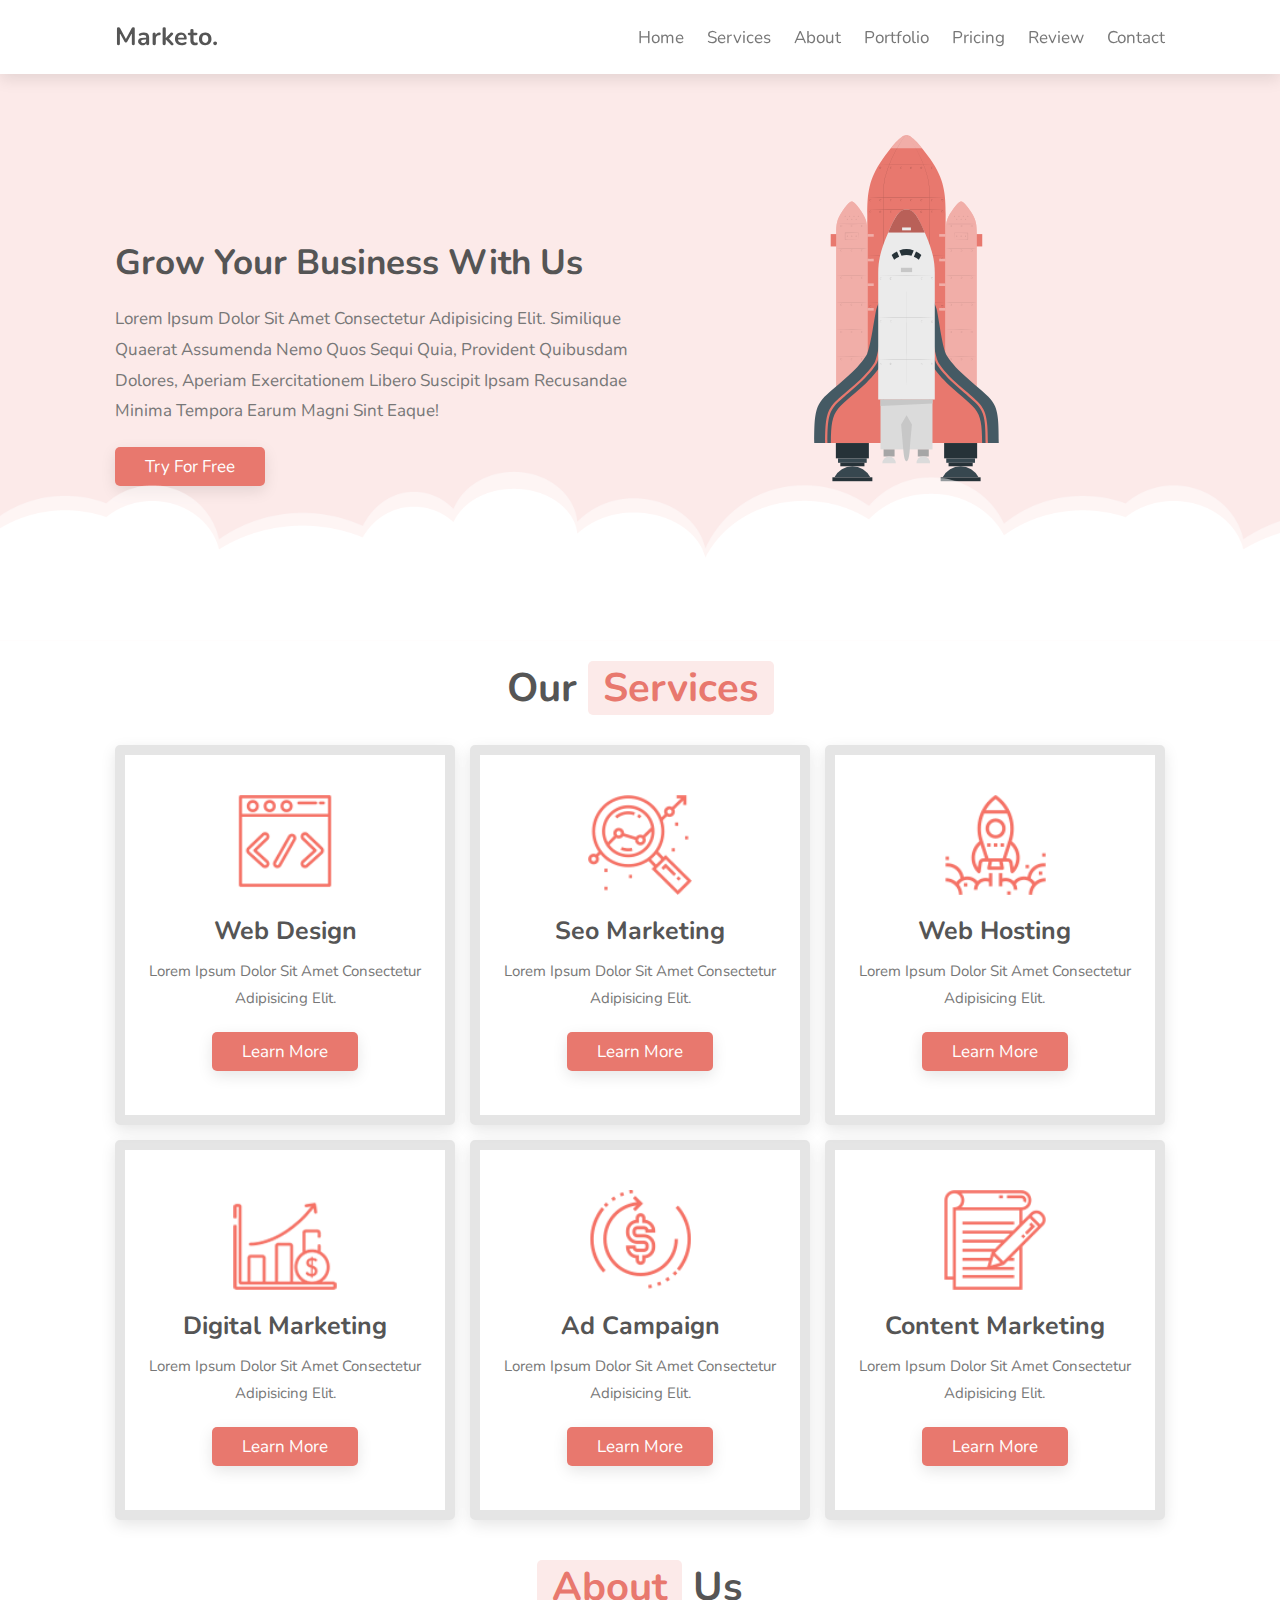
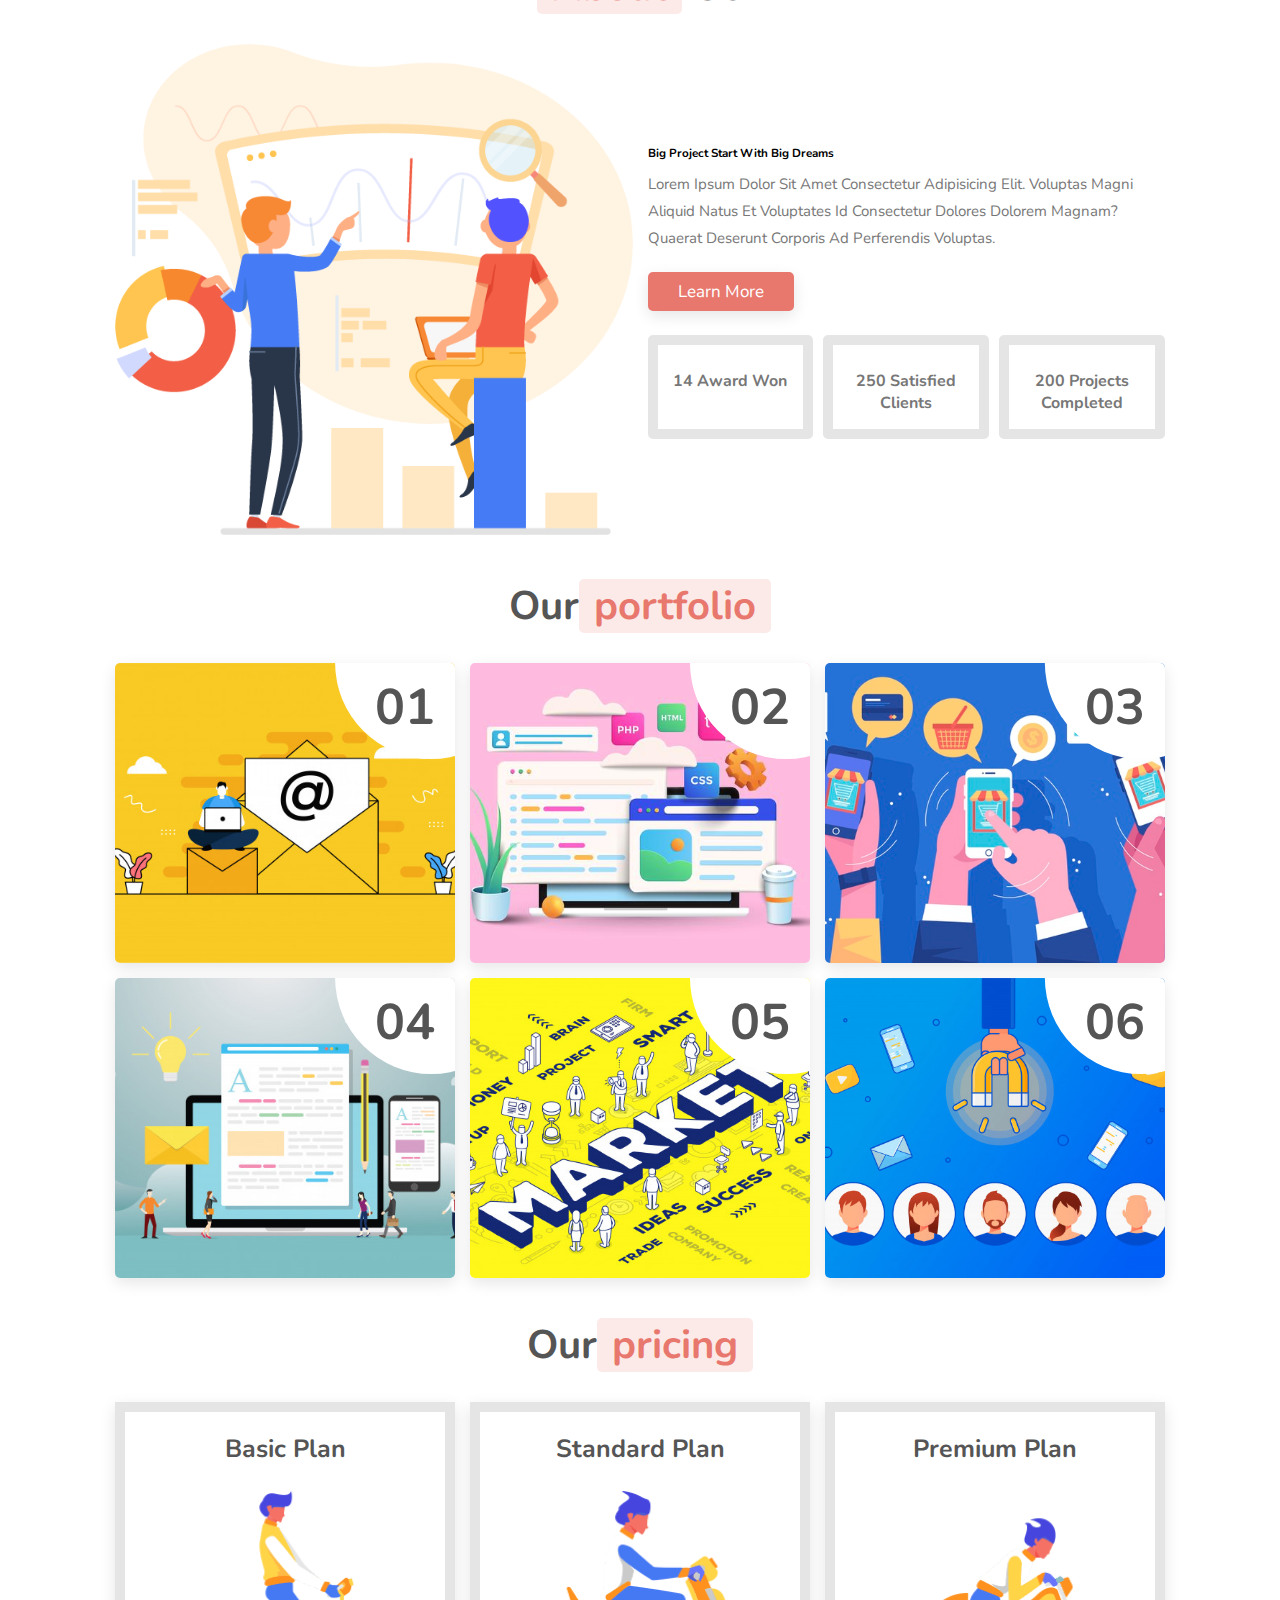
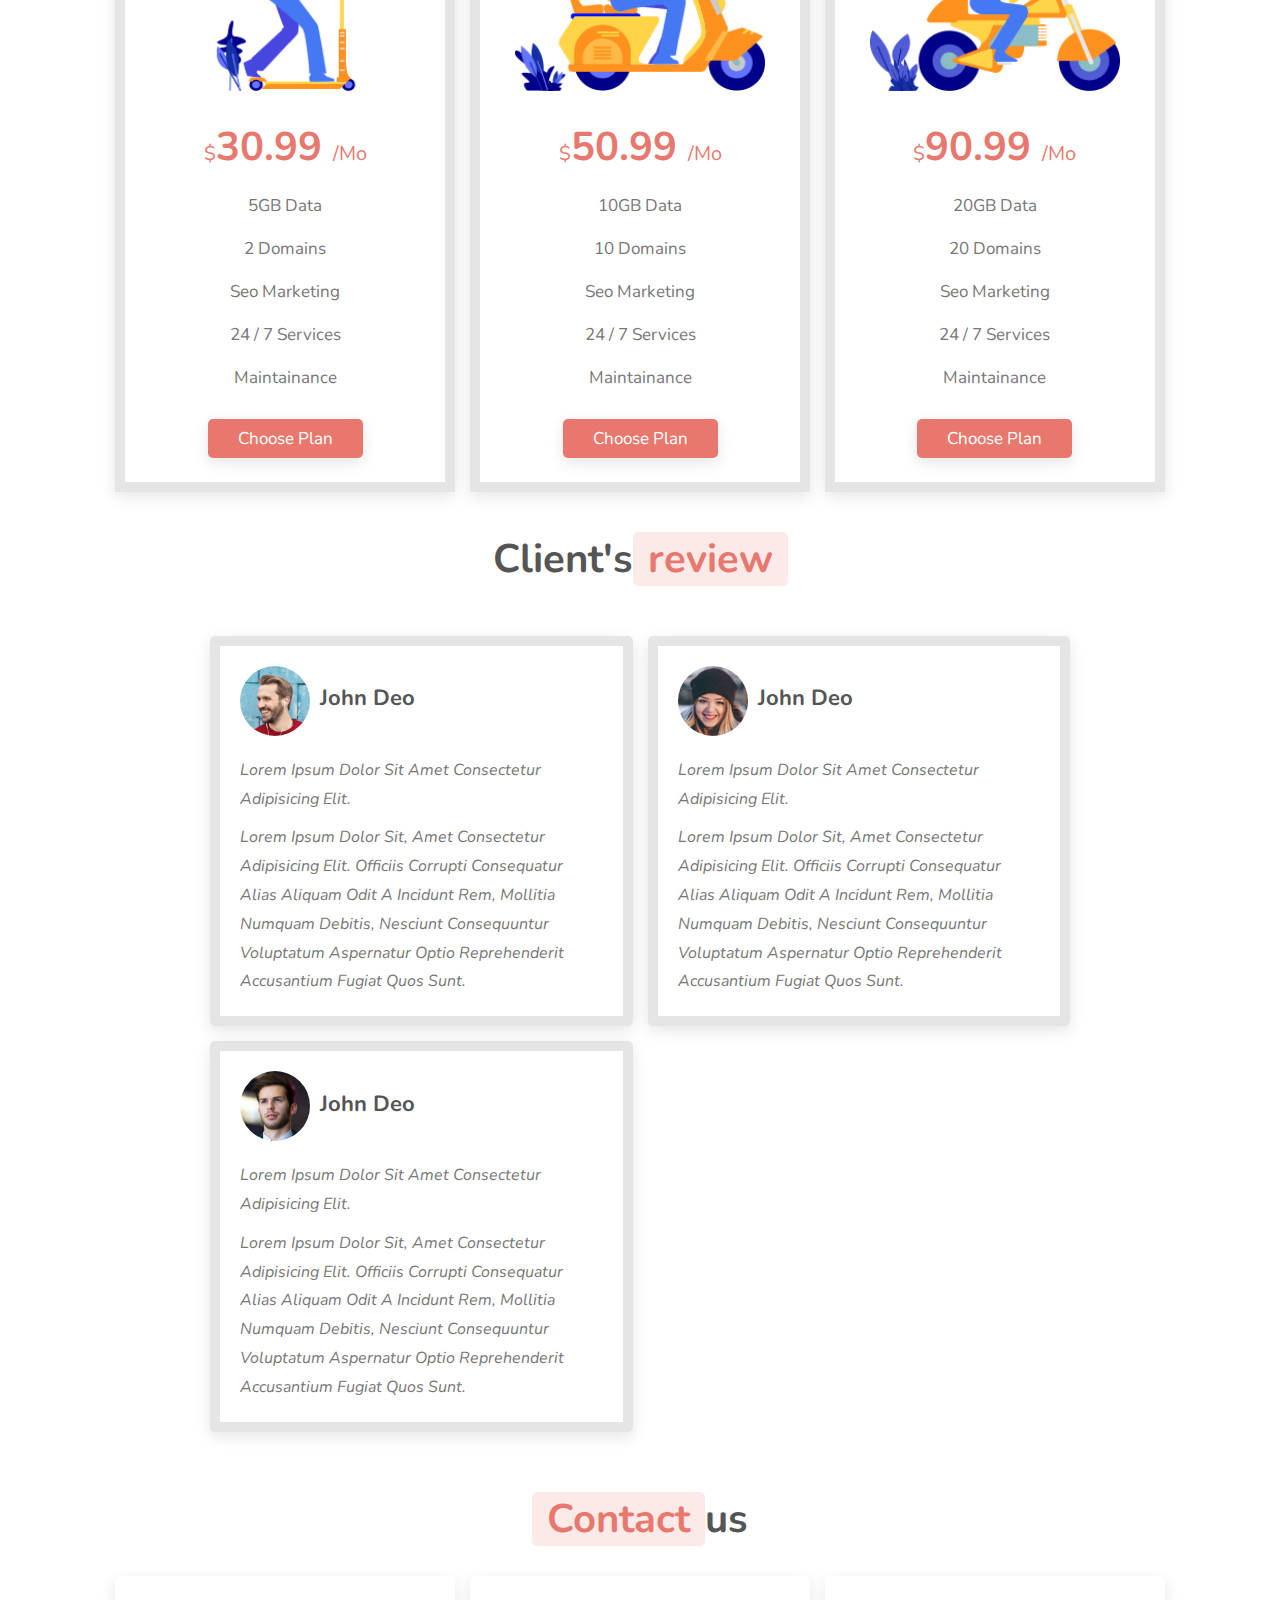
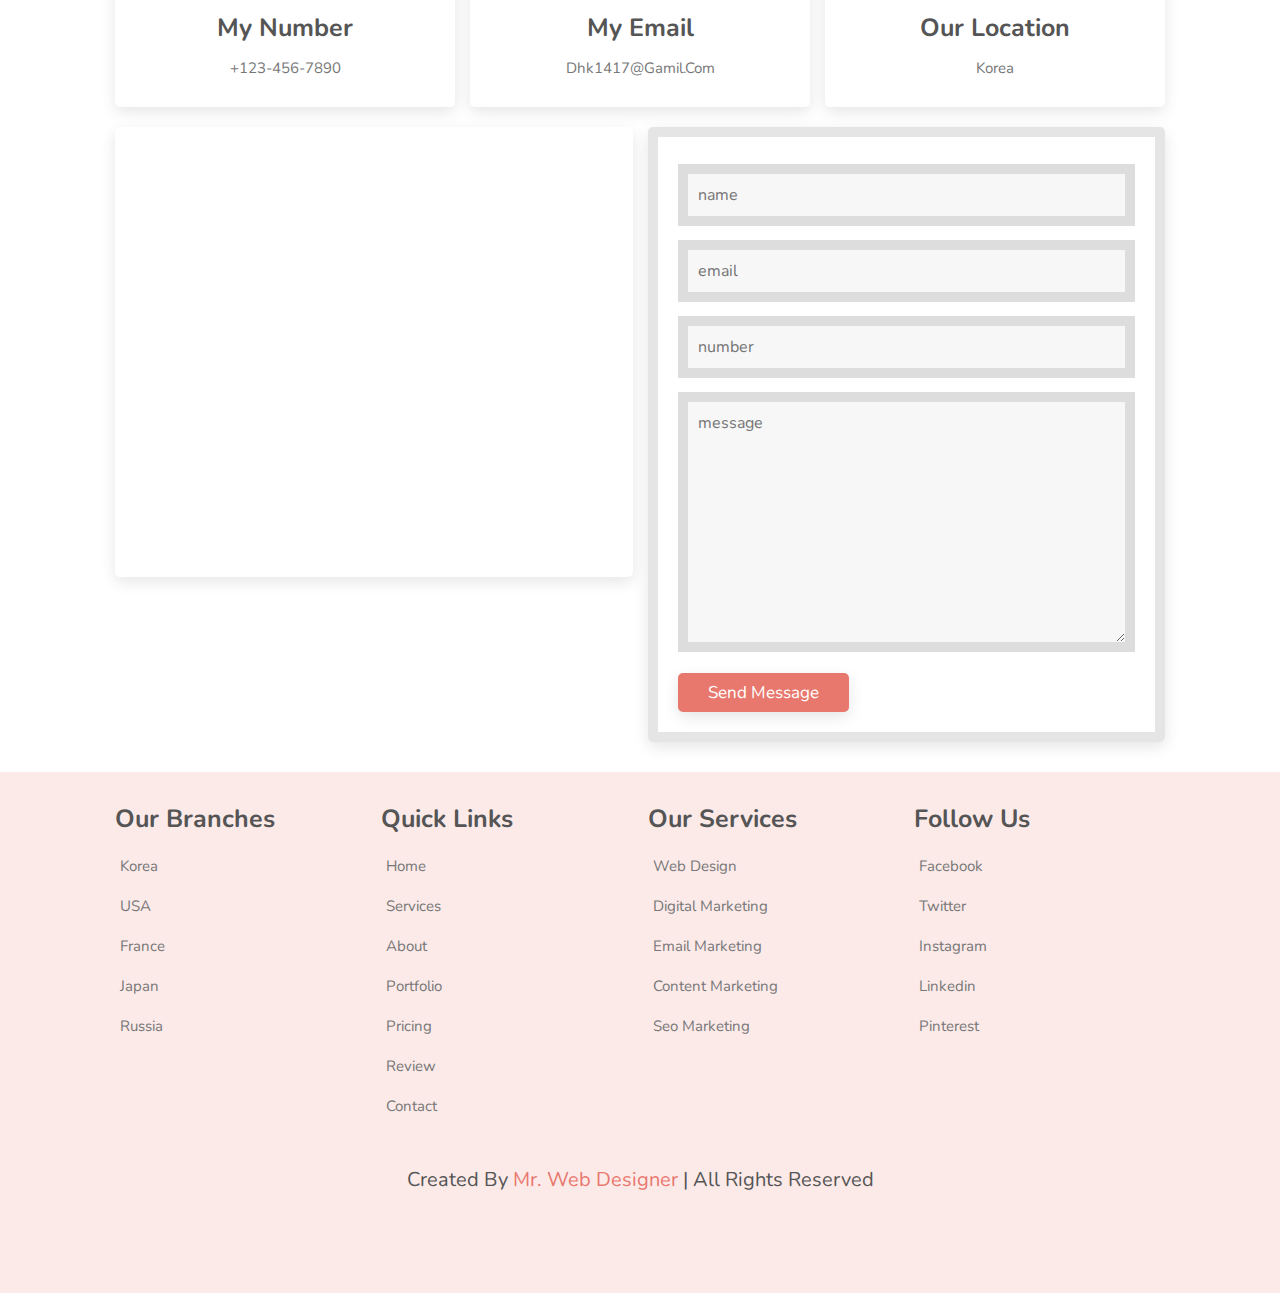
==== index.html @ ffa5fe6b "프로젝트 생성" ====
<!DOCTYPE html>
<html lang="en">

<head>
  <meta charset="UTF-8">
  <meta http-equiv="X-UA-Compatible" content="IE=edge">
  <meta name="viewport" content="width=device-width, initial-scale=1.0">
  <title>complete resposive website design tutorial</title>

  <!-- awesome icons link -->
  <link rel="stylesheet" href="https://pro.fontawesome.com/releases/v5.10.0/css/all.css"
    integrity="sha384-AYmEC3Yw5cVb3ZcuHtOA93w35dYTsvhLPVnYs9eStHfGJvOvKxVfELGroGkvsg+p" crossorigin="anonymous" />

  <!-- css link -->
  <link rel="stylesheet" href="css/style.css">


</head>

<body>

  <!----header section starts--->

  <header class="header">
    <a href="#" class="logo">marketo.</a>

    <nav class="navbar">
      <a href="#home">home</a>
      <a href="#services">services</a>
      <a href="#about">about</a>
      <a href="#portfolio">portfolio</a>
      <a href="#pricing">pricing</a>
      <a href="#review">review</a>
      <a href="#contact">contact</a>
    </nav>

    <div id="menu-btn" class="fas fa-bars"></div>


  </header>
  <!----header section end--->

  <!-- home section starts -->

  <section class="home" id="home">

    <div class="content">
      <h3>grow your business with us</h3>
      <p> Lorem ipsum dolor sit amet consectetur adipisicing elit. Similique quaerat assumenda nemo quos sequi quia,
        provident quibusdam dolores, aperiam exercitationem libero suscipit ipsam recusandae minima tempora earum magni
        sint eaque!</p>
      <a href="#" class="btn">try for free</a>
    </div>

    <div class="image">
      <img src="images/rocket.svg" alt="">
    </div>

    <div class="cloud cloud-1"></div>
    <div class="cloud cloud-2"></div>

  </section>

  <!-- home section ends -->


  <!-- services section starts -->

  <section class="services" id="services">

    <h1 class="heading">our <span>services</span></h1>

    <div class="box-container">

      <div class="box">
        <img src="images/s-1.png" alt="">
        <h3>web design</h3>
        <p>Lorem ipsum dolor sit amet consectetur adipisicing elit.</p>
        <a href="#" class="btn">Learn more</a>
      </div>
      <div class="box">
        <img src="images/s-2.png" alt="">
        <h3>seo marketing</h3>
        <p>Lorem ipsum dolor sit amet consectetur adipisicing elit.</p>
        <a href="#" class="btn">Learn more</a>
      </div>
      <div class="box">
        <img src="images/s-3.png" alt="">
        <h3>web hosting</h3>
        <p>Lorem ipsum dolor sit amet consectetur adipisicing elit.</p>
        <a href="#" class="btn">Learn more</a>
      </div>
      <div class="box">
        <img src="images/s-4.png" alt="">
        <h3>digital marketing</h3>
        <p>Lorem ipsum dolor sit amet consectetur adipisicing elit.</p>
        <a href="#" class="btn">Learn more</a>
      </div>
      <div class="box">
        <img src="images/s-5.png" alt="">
        <h3>ad campaign</h3>
        <p>Lorem ipsum dolor sit amet consectetur adipisicing elit.</p>
        <a href="#" class="btn">Learn more</a>
      </div>
      <div class="box">
        <img src="images/s-6.png" alt="">
        <h3>content marketing</h3>
        <p>Lorem ipsum dolor sit amet consectetur adipisicing elit.</p>
        <a href="#" class="btn">Learn more</a>
      </div>
    </div>

  </section>

  <!-- services section ends -->

  <!-- about section starts -->

  <section class="about" id="about">
    <h1 class="heading"><span>about</span> us </h1>
    <div class="row">
      <div class="image">
        <img src="images/about-img.png" alt="">
      </div>

      <div class="content">
        <h3 class="title">big project start with big dreams</h3>
        <p>Lorem ipsum dolor sit amet consectetur adipisicing elit. Voluptas magni aliquid natus et voluptates id
          consectetur dolores dolorem magnam? Quaerat deserunt corporis ad perferendis voluptas.</p>
        <a href="#" class="btn">Learn more</a>
        <div class="incons-container">
          <div class="icons">
            <i class="fas fa-award"></i>
            <h3>14 award won</h3>
          </div>
          <div class="icons">
            <i class="fas fa-user"></i>
            <h3>250 satisfied clients</h3>
          </div>
          <div class="icons">
            <i class="fas fa-project-diagram"></i>
            <h3>200 projects completed</h3>
          </div>
        </div>
      </div>
    </div>

  </section>
  <!-- about section ends -->

  <!-- portfolio section starts -->

  <section class="portfolio" id="portfolio">
    <h1 class="heading">our<span>portfolio</span></h1>

    <div class="box-container">
      <div class="box">
        <span>01</span>
        <img src="/images/port-img1.jpg" alt="">
        <div class="content">
          <h3>web design</h3>
          <p>1st may, 2021</p>
        </div>
      </div>

      <div class="box">
        <span>02</span>
        <img src="/images/port-img2.jpg" alt="">
        <div class="content">
          <h3>web design</h3>
          <p>1st may, 2021</p>
        </div>
      </div>

      <div class="box">
        <span>03</span>
        <img src="/images/port-img3.jpg" alt="">
        <div class="content">
          <h3>web design</h3>
          <p>1st may, 2021</p>
        </div>
      </div>

      <div class="box">
        <span>04</span>
        <img src="/images/port-img4.jpg" alt="">
        <div class="content">
          <h3>web design</h3>
          <p>1st may, 2021</p>
        </div>
      </div>

      <div class="box">
        <span>05</span>
        <img src="/images/port-img5.jpg" alt="">
        <div class="content">
          <h3>web design</h3>
          <p>1st may, 2021</p>
        </div>
      </div>


      <div class="box">
        <span>06</span>
        <img src="/images/port-img6.jpg" alt="">
        <div class="content">
          <h3>web design</h3>
          <p>1st may, 2021</p>
        </div>
      </div>
    </div>
  </section>
  <!-- portfolio section ends -->

  <!-- pricing section starts -->

  <section class="pricing" id="pricing">

    <h1 class="heading">our<span>pricing</span></h1>

    <div class="box-container">
      <div class="box">
        <h3>basic plan</h3>
        <img src="images/p-1.png" alt="">
        <div class="price"><span>$</span>30.99 <span>/mo</span></div>
        <ul>
          <li>5GB data</li>
          <li>2 domains</li>
          <li>seo marketing</li>
          <li>24 / 7 services</li>
          <li>maintainance</li>
        </ul>
        <a href="#" class="btn">choose plan</a>
      </div>

      <div class="box">
        <h3>standard plan</h3>
        <img src="images/p-2.png" alt="">
        <div class="price"><span>$</span>50.99 <span>/mo</span></div>
        <ul>
          <li>10GB data</li>
          <li>10 domains</li>
          <li>seo marketing</li>
          <li>24 / 7 services</li>
          <li>maintainance</li>
        </ul>
        <a href="#" class="btn">choose plan</a>
      </div>

      <div class="box">
        <h3>premium plan</h3>
        <img src="images/p-3.png" alt="">
        <div class="price"><span>$</span>90.99 <span>/mo</span></div>
        <ul>
          <li>20GB data</li>
          <li>20 domains</li>
          <li>seo marketing</li>
          <li>24 / 7 services</li>
          <li>maintainance</li>
        </ul>
        <a href="#" class="btn">choose plan</a>
      </div>

    </div>
  </section>
  <!-- pricing section ends -->


  <!-- review section starts -->

  <section class="review" id="review">
    <h1 class="heading">client's<span>review</span></h1>
    <section class="box-container">
      <div class="box">
        <div class="user">
          <img src="/images/pic-1.png" alt="">
           <div class="info">
            <h3>john deo</h3>
            <div class="stars">
              <i class="fas fa-star"></i>
              <i class="fas fa-star"></i>
              <i class="fas fa-star"></i>
              <i class="fas fa-star"></i>
              <i class="fas fa-star-half-alt"></i>
            </div>
          </div>
          <i class="fas fa-quote-right"></i>
        </div>
        <p>Lorem ipsum dolor sit amet consectetur adipisicing elit. </p>
        <p>Lorem ipsum dolor sit, amet consectetur adipisicing elit. Officiis corrupti consequatur alias aliquam odit a
          incidunt rem, mollitia numquam debitis, nesciunt consequuntur voluptatum aspernatur optio reprehenderit
          accusantium fugiat quos sunt.</p>
      </div>

      <div class="box">
        <div class="user">
          <img src="/images/pic-2.png" alt="">
          <div class="info">
            <h3>john deo</h3>
            <div class="stars">
              <i class="fas fa-star"></i>
              <i class="fas fa-star"></i>
              <i class="fas fa-star"></i>
              <i class="fas fa-star"></i>
              <i class="fas fa-star-half-alt"></i>
            </div>
          </div>
          <i class="fas fa-quote-right"></i>
        </div>
        <p>Lorem ipsum dolor sit amet consectetur adipisicing elit. </p>
        <p>Lorem ipsum dolor sit, amet consectetur adipisicing elit. Officiis corrupti consequatur alias aliquam odit a
          incidunt rem, mollitia numquam debitis, nesciunt consequuntur voluptatum aspernatur optio reprehenderit
          accusantium fugiat quos sunt.</p>
      </div>

      <div class="box">
        <div class="user">
          <img src="/images/pic-3.png" alt="">
          <div class="info">
            <h3>john deo</h3>
            <div class="stars">
              <i class="fas fa-star"></i>
              <i class="fas fa-star"></i>
              <i class="fas fa-star"></i>
              <i class="fas fa-star"></i>
              <i class="fas fa-star-half-alt"></i>
            </div>
          </div>
          <i class="fas fa-quote-right"></i>
        </div>
        <p>Lorem ipsum dolor sit amet consectetur adipisicing elit. </p>
        <p>Lorem ipsum dolor sit, amet consectetur adipisicing elit. Officiis corrupti consequatur alias aliquam odit a
          incidunt rem, mollitia numquam debitis, nesciunt consequuntur voluptatum aspernatur optio reprehenderit
          accusantium fugiat quos sunt.</p>
      </div>

    

    </div>
  </section>
</section>
    <!-- review section ends -->


    <!-- contact section starts -->

    <section class="contact" id="contact">
      <h1 class="heading"><span>contact</span>us</h1>
      <div class="icons-container">
        <div class="icons">
            <i class="fas fa-phone"></i>
            <h3>my number</h3>
            <p>+123-456-7890</p>
        </div>
        <div class="icons">
          <i class="fas fa-envelope"></i>
          <h3>my email</h3>
          <p>dhk1417@gamil.com</p>
      </div>
      <div class="icons">
        <i class="fas fa-map-marker-alt"></i>
        <h3>our location</h3>
        <p>korea</p>
      </div>
     </div>
     
     <div class="row">
      <iframe class="map" src="https://www.google.com/maps/embed?pb=!1m18!1m12!1m3!1d422857.502069875!2d-118.71540611038144!3d34.10604605400483!2m3!1f0!2f0!3f0!3m2!1i1024!2i768!4f13.1!3m3!1m2!1s0x80c2c64d9fbb11d3%3A0xb3728c2c3bff31b0!2z7JuU7Yq4IOuUlOymiOuLiCDsvZjshJztirjtmYA!5e0!3m2!1sko!2skr!4v1634884038301!5m2!1sko!2skr" width="600" height="450" style="border:0;" allowfullscreen="" loading="lazy"></iframe>

      <form action="">
        <input type="text" placeholder="name" class="box">
        <input type="email" placeholder="email" class="box">
        <input type="number" placeholder="number" class="box">
        <textarea name="" id="" placeholder="message" class="box" cols="30" rows="10"></textarea>
        <input type="submit" value="send message" class="btn">
      
      </form>
     </div>
    </section>
    <!-- contact section ends -->

    <!-- footer section starts -->

    <section class="footer">
      <div class="box-container">
        <div class="box">
          <h3>our branches</h3>
          <a href="#"><i class="fas fa-map-marker-alt"></i>korea</a>
          <a href="#"><i class="fas fa-map-marker-alt"></i>USA</a>
          <a href="#"><i class="fas fa-map-marker-alt"></i>france</a>
          <a href="#"><i class="fas fa-map-marker-alt"></i>japan</a>
          <a href="#"><i class="fas fa-map-marker-alt"></i>russia</a>

        </div>
        <div class="box">
          <h3>quick links</h3>
          <a href="#"> <i class="fas fa-arrow-right"></i> home </a>
          <a href="#"> <i class="fas fa-arrow-right"></i> services </a>
          <a href="#"> <i class="fas fa-arrow-right"></i> about </a>
          <a href="#"> <i class="fas fa-arrow-right"></i> portfolio </a>
          <a href="#"> <i class="fas fa-arrow-right"></i> pricing </a>
          <a href="#"> <i class="fas fa-arrow-right"></i> review </a>
          <a href="#"> <i class="fas fa-arrow-right"></i> contact </a>
      </div>

      <div class="box">
        <h3>our services</h3>
        <a href="#"> <i class="fas fa-check"></i> web design </a>
        <a href="#"> <i class="fas fa-check"></i> digital marketing </a>
        <a href="#"> <i class="fas fa-check"></i> email marketing </a>
        <a href="#"> <i class="fas fa-check"></i> content marketing </a>
        <a href="#"> <i class="fas fa-check"></i> seo marketing </a>
    </div>

    <div class="box">
      <h3>follow us</h3>
      <a href="#"> <i class="fab fa-facebook-f"></i> facebook </a>
      <a href="#"> <i class="fab fa-twitter"></i> twitter </a>
      <a href="#"> <i class="fab fa-instagram"></i> instagram </a>
      <a href="#"> <i class="fab fa-linkedin"></i> linkedin </a>
      <a href="#"> <i class="fab fa-pinterest"></i> pinterest </a>
    </div>

    </div>
 
      <div class="credit">created by <span>mr. web designer</span> | all rights reserved</div>
    </section>

    <!-- footer section ends -->





    <!-- js file link -->
    <script src="js/script.js"></script>
</body>

</html>
---- css/style.css ----
@import url('https://fonts.googleapis.com/css2?family=Nunito:ital,wght@0,200;0,300;0,400;0,600;0,700;0,800;0,900;1,400&display=swap');

:root{
    --main-color:#e8786e;
    --black:#555;
    --bg:#fceae9;
    --light-color:#777;
    --border:1rem solid rgba(0,0,0,.1);
    --box-shadow:0 .5rem 1.5rem rgba(0,0,0,.1);
}


*{
  font-family: 'Nunito', sans-serif;
  margin: 0;
  padding: 0;
  box-sizing: border-box;
  outline: none;
  border: none;
  text-decoration: none;
  text-transform: capitalize;
  transition: all .3s ease-out;
}

html{
    font-size: 62.5%;
    /*62.5%지정시 기본폰트크기가 10px로 바뀜 */
    scroll-behavior: smooth;
    scroll-padding-top: 9rem;
    overflow-x: hidden;
}


section{
    padding:2rem 9%;
}

.heading{
 text-align: center;
 padding-bottom: 3rem;
 font-size:4rem;
 color:var(--black);
}

.heading span{
 color: var(--main-color);
 border-radius: .5rem;
 background-color: var(--bg);
 padding: 0 1.5rem;
}


.btn{
    margin-top: 1rem;
    display: inline-block;
    padding:.8rem 3rem;
    font-size: 1.7rem;
    cursor: pointer;
    color:#fff;
    background-color: var(--main-color);
    border-radius: 0.5rem;
    box-shadow: var(--box-shadow);
    position: relative;
    z-index: 0;
    overflow: hidden;
}

.btn::before{
    content: "";
    position: absolute;
    top:0; right: 0;
    height: 100%;
    width: 0%;
    background-color: var(--black);
    z-index: -1;
    transition: 2s ease-out;
}

.btn:hover:before{
    left:0;
    width: 100%;

}
.header{
    position: fixed;
    top:0; left: 0; right: 0;
    z-index: 1000;
    background-color: #fff;
    box-shadow: var(--box-shadow);
    display: flex;
    align-items: center;
    justify-content: space-between;
    padding:2rem 9%;
}

.header .logo{
    font-size:  2.5rem;
    color: var(--black);
    font-weight: bolder;
}

.header .navbar a{
    font-size: 1.7rem;
    color:var(--light-color);
    margin-left: 2rem;
}
.header .navbar a:hover{
    color: var(--main-color);
}

#menu-btn{
    cursor: pointer;
    font-size:  2.5rem;
    padding: 1rem 1.3rem;
    border-radius: .5rem;
    color:var(--main-color);
    background-color: var(--bg);
    display: none;
}

#menu-btn:hover{
    color: #fff;
    background-color: var(--main-color);
}


.home{
    display: flex;
    align-items: center;
    flex-wrap: wrap;
    gap: 1.5rem;
    background-color: var(--bg);
    padding-top:10rem;
    position: relative;
}

.home .content{
    flex:1 1 45rem;
}

.home .image{
    flex:1 1 45rem;
}

.home .image img{
    width: 100%;
}

.home .content h3{
    font-size: 3.5rem;
    color: var(--black);
    line-height: 1.8;
}
.home .content p{
    font-size: 1.7rem;
    color: var(--light-color);
    line-height: 1.8;
    padding: 1rem 0;
}


.home .cloud{
    position: absolute;
    bottom: 0; right: 0; left: 0;
    height: 18rem;
    background-size: 250rem 18rem;
    background-image: url(../images/cloud.png);
    background-repeat: repeat-x;
    animation: cloud 10s linear infinite;
}

@keyframes cloud{
    0%{
        background-position-x: 0rem;
    }
    100%{
        background-position-x: -250rem;
    }
}

.home .cloud-1{
    opacity: .5;
    height: 20rem;
    background-size: 250rem 20rem;
    animation-direction: reverse;
    animation-duration: 15s;
}

.services .box-container{
    display: grid;   
    grid-template-columns: repeat(auto-fit,minmax(27rem, 1fr));
    gap:1.5rem;
}

.services .box-container .box{
    text-align: center;
    border: var(--border);
    box-shadow: var(--box-shadow);
    border-radius: .5rem;    
    padding:4rem 2rem;    
}

.services .box-container .box img{
    height: 10rem;
}

.services .box-container .box h3{
    color:var(--black);
    font-size: 2.5rem;
    padding-top:1.5rem;
}

.services .box-container .box p{
    color:var(--light-color);
    font-size: 1.5rem;
    padding:1rem 0;
    line-height: 1.8;
}

.about .row{
    display: flex;
    align-items: center;
    flex-wrap: wrap;
    gap:1.5rem;
}


.about .row .image{
    flex:1 1 45rem;
}

.about .row .image img{
 width:100%;
}

.about .row .content{
 flex: 1 1 45rem;
}


.about .row .content p{
    font-size: 1.5rem;
    color: var(--light-color);
    line-height: 1.8;
    padding: 1rem 0;
}

.about .row .content .incons-container{
    display: flex;
    flex-wrap: wrap;
    gap: 1rem;
    padding-top: 2rem;
}

.about .row .content .incons-container .icons {
    flex: 1 1 15rem;
    border-radius: .5rem;
    border: var(--border);
    padding: 1.5rem;
    text-align: center;
}



.about .row .content .incons-container .icons i{
    border-radius: 50%;
    background-color: var(--bg);
    color: var(--main-color);
    height: 5rem;
    width: 5rem;
    line-height: 5rem;
    font-size: 2rem;
}

.about .row .content .incons-container .icons h3{
    color: var(--light-color);
    font-size: 1.6rem;
    padding-top: 1rem;
}

.portfolio .box-container{
    display: grid;   
    grid-template-columns: repeat(auto-fit,minmax(27rem, 1fr));
    gap:1.5rem;

}

.portfolio .box-container .box{
    height: 30rem;
    border-radius: .5rem;
    overflow:hidden ;
    position: relative;
    box-shadow: var(--box-shadow);

}

.portfolio .box-container .box img{
 height: 100%;
 width: 100%;
 object-fit: cover;
}



.portfolio .box-container .box span{
    position: absolute;
    top: 1rem; right:2rem;
    font-weight:bolder;
    font-size: 5rem;
    color:var(--black);

}

.portfolio .box-container .box .content{
    height: 100%;
    width:100%;
    position: absolute;
    top: 6rem; left: 0;
    transition-delay: .3s ;
    display: flex;
    flex-flow: column;
    align-items: center;
    justify-content: center;
    opacity: 0;
}
.portfolio .box-container .box:hover .content{
    top:0;
    opacity: 1;
}

.portfolio .box-container .box .content h3{
    font-size: 2.5rem;
    padding-bottom: .5rem;
    color:var(--black);
}    


.portfolio .box-container .box .content p{
    font-size: 1.5rem;
    color:var(--light-color);
}    


.portfolio .box-container .box::before{
    height: 100%;
    width:100%;
    content: "";
    position: absolute;
    top: 0; left: 0;
    background-color: #fff;
    clip-path: circle(30% at 93% 0);
    transition: .3s linear;
}


.portfolio .box-container .box:hover:before{
    clip-path: circle(100%);
}



.pricing .box-container{
    display: grid;   
    grid-template-columns: repeat(auto-fit,minmax(30rem, 1fr));
    gap:1.5rem;
}


.pricing .box-container .box{
 text-align: center;
 padding:2rem;
 border:var(--border);
 box-shadow: var(--box-shadow);
}

.pricing .box-container .box h3{
    color:var(--black);
    font-size: 2.5rem;
}

.pricing .box-container .box img{
    margin: 2.5rem 0;
    height: 20rem;
    width: 25rem;
}

.pricing .box-container .box .price{
font-size: 4rem;
font-weight: bolder;
color:var(--main-color);
}

.pricing .box-container .box .price span{
    font-size: 2rem;
    font-weight: lighter;
    }

.pricing .box-container .box ul{
 padding: 1rem;
 list-style: none;
}

.pricing .box-container .box ul li{
    padding:1rem;
 font-size:1.7rem;  
color: var(--light-color);
}


.review .box-container{
    display: grid;   
    grid-template-columns: repeat(auto-fit,minmax(30rem, 1fr));
    gap:1.5rem;
}

.review .box-container .box{
    padding:2rem;
    border-radius: .5rem;
    border:var(--border);
    box-shadow: var(--box-shadow);
}

.review .box-container .box .user{
 display: flex;
 align-items: center;
padding-bottom: 1rem;
}

.review .box-container .box .user img{
height: 7rem;
width: 7rem;
border-radius: 50%;
margin-right: 1rem;
}

.review .box-container .box .user h3{
 font-size: 2.2rem;
 color: var(--black);
 padding-bottom: .5rem;
}

.review .box-container .box .user .stars i{
    font-size: 1.5rem;
    color: var(--main-color);
   }

.review .box-container .box .user .fa-quote-right{
    margin-left: auto;
    font-size: 5rem;
    color: var(--bg);
}

.review .box-container .box p{
    padding-top: 1rem;
    font-size:1.6rem ;
    line-height: 1.8;
    color:var(--light-color);
    font-style: italic;
}


.contact .icons-container{
    display: grid;   
    grid-template-columns: repeat(auto-fit,minmax(30rem, 1fr));
    gap:1.5rem;
}


.contact .icons-container{
    display: grid;   
    grid-template-columns: repeat(auto-fit,minmax(30rem, 1fr));
    gap:1.5rem;
}


.contact .icons-container .icons{
    padding: 2.5rem;
    text-align: center;
    border-radius: .5rem;
    box-shadow: var(--box-shadow);
}

.contact .icons-container .icons i{
 height: 6rem;
 width: 6rem;
 line-height: 6rem;
 font-size: 2.5rem;
 color: var(--main-color);
 background-color: var(--bg);
 border-radius: 50%;
}

.contact .icons-container .icons h3{
 color:var(--black);
 padding:1rem 0;
 font-size: 2.5rem;
}

.contact .icons-container .icons p{
    color:var(--light-color);
    line-height: 1.8;
    font-size: 1.5rem;
   }
   
   
.contact .row {
    margin-top:2rem ;
    display: flex;
    flex-wrap: wrap;
    gap: 1.5rem;
}

.contact .row .map{
    flex:1 1 45rem;
    width: 100%;
    padding:2rem;
    border: var(--border);
    box-shadow: var(--box-shadow);
    border-radius: .5rem;
}
.contact .row form{
    flex:1 1 45rem;
    width: 100%;
    padding:2rem;
    border: var(--border);
    box-shadow: var(--box-shadow);
    border-radius: .5rem;
}

.contact .row form .box{
    margin:.7rem 0;
    padding:1rem;
    font-size: 1.6rem;
    color: var(--black);
    border:var(--border);
    background-color: #f7f7f7;
    text-transform: none;
    width:100%;
}

.contact .row form .box:focus{
    background-color: var(--bg);
}
.contact .row form .box textarea{
    height: 20rem;
    resize: none;
}
.contact .row form .btn:hover{
    background-color: var(--black);
}



.footer{
    width: 100%;
    margin-top: 1rem;
    background-color: var(--bg);
    padding-bottom: 9rem;
}

.footer .box-container{
    display:grid;
    grid-template-columns: repeat(auto-fit, minmax(23rem, 1fr));
    gap:1.5rem;
}

.footer .box-container .box h3{
    font-size: 2.5rem;
    padding:1rem 0;
    color:var(--black);
}

.footer .box-container .box a{
    display: block;
    font-size: 1.5rem;
    padding:1rem 0;
    color:var(--light-color);
}

.footer .box-container .box a i{
    padding-right: .5rem;
    color:var(--main-color);
}

.footer .box-container .box a:hover i{
    padding-right: 2rem;
}

.footer .credit{
    color: var(--black);
    text-align: center;
    padding:1rem;
    margin-top: 2rem;
    padding-top: 2rem;
    font-size: 2rem;
}

.footer .credit span{
    color:var(--main-color);
}







/* media queries */
@media (max-width:991px){
    html{
        font-size: 55%;
        /*55%지정시 기본폰트크기가 8.8px로 바뀜 */
    }
    .header{
        padding:2rem;
    }
    
    section{
        padding:2rem;
    }
}

@media (max-width:768px){
 #menu-btn{
     display: block;
 }

 .header .navbar{
     position: absolute;
     top:115%; right: 2rem;
     background-color: #fff;
     box-shadow: var(--box-shadow);
     border:var(--border);
     border-radius: .5rem;
     width:30rem;
     transform: scale(0);
     transform-origin: top right ;
     opacity: 0;
 }

 .header .navbar.active{
    transform: scale(1);
    opacity: 1;
}

 .header .navbar a{
    font-size: 2rem;
    display:block;
    padding:1rem;
    margin: 1rem;
    border-radius: .5rem;
}
.header .navbar a:hover{
    background-color: var(--bg);
}

.home .content{
    text-align: center;
}

}


@media (max-width:450px){
    html{
        font-size: 50%;
    }
}
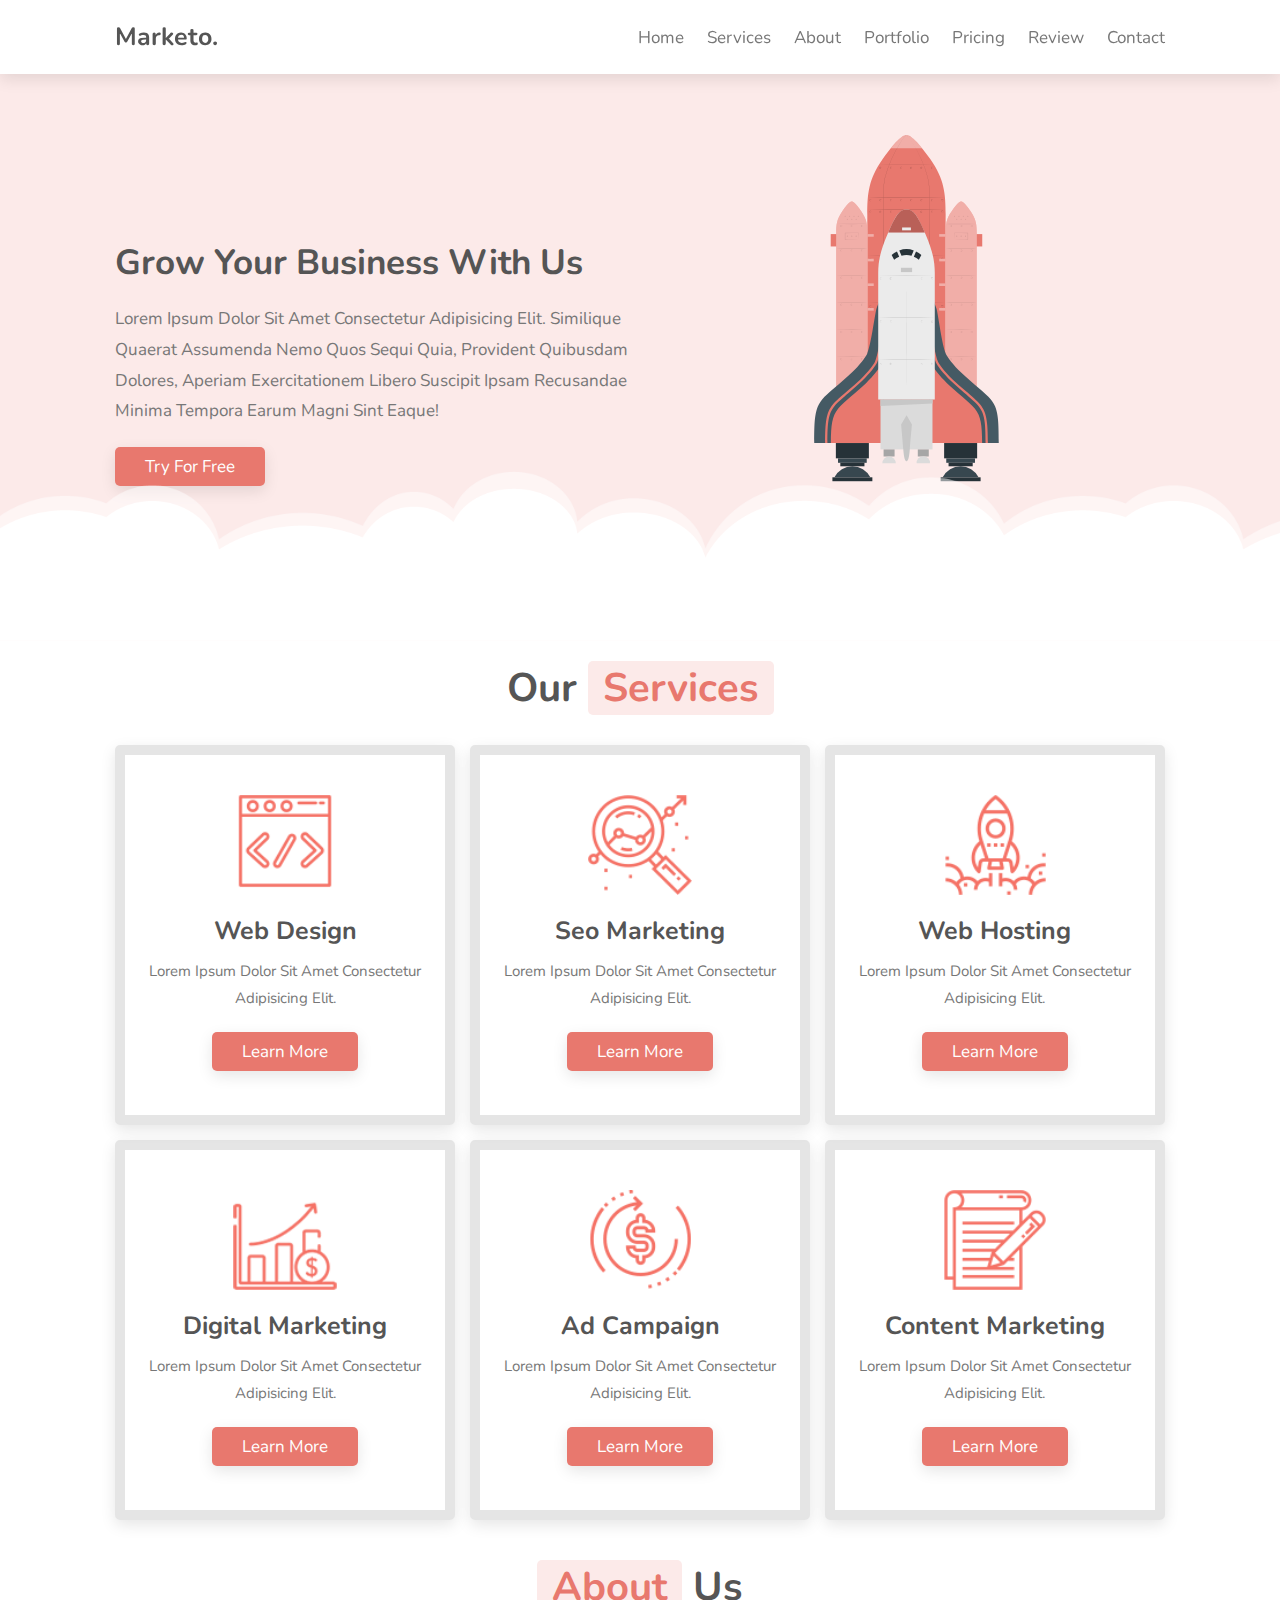
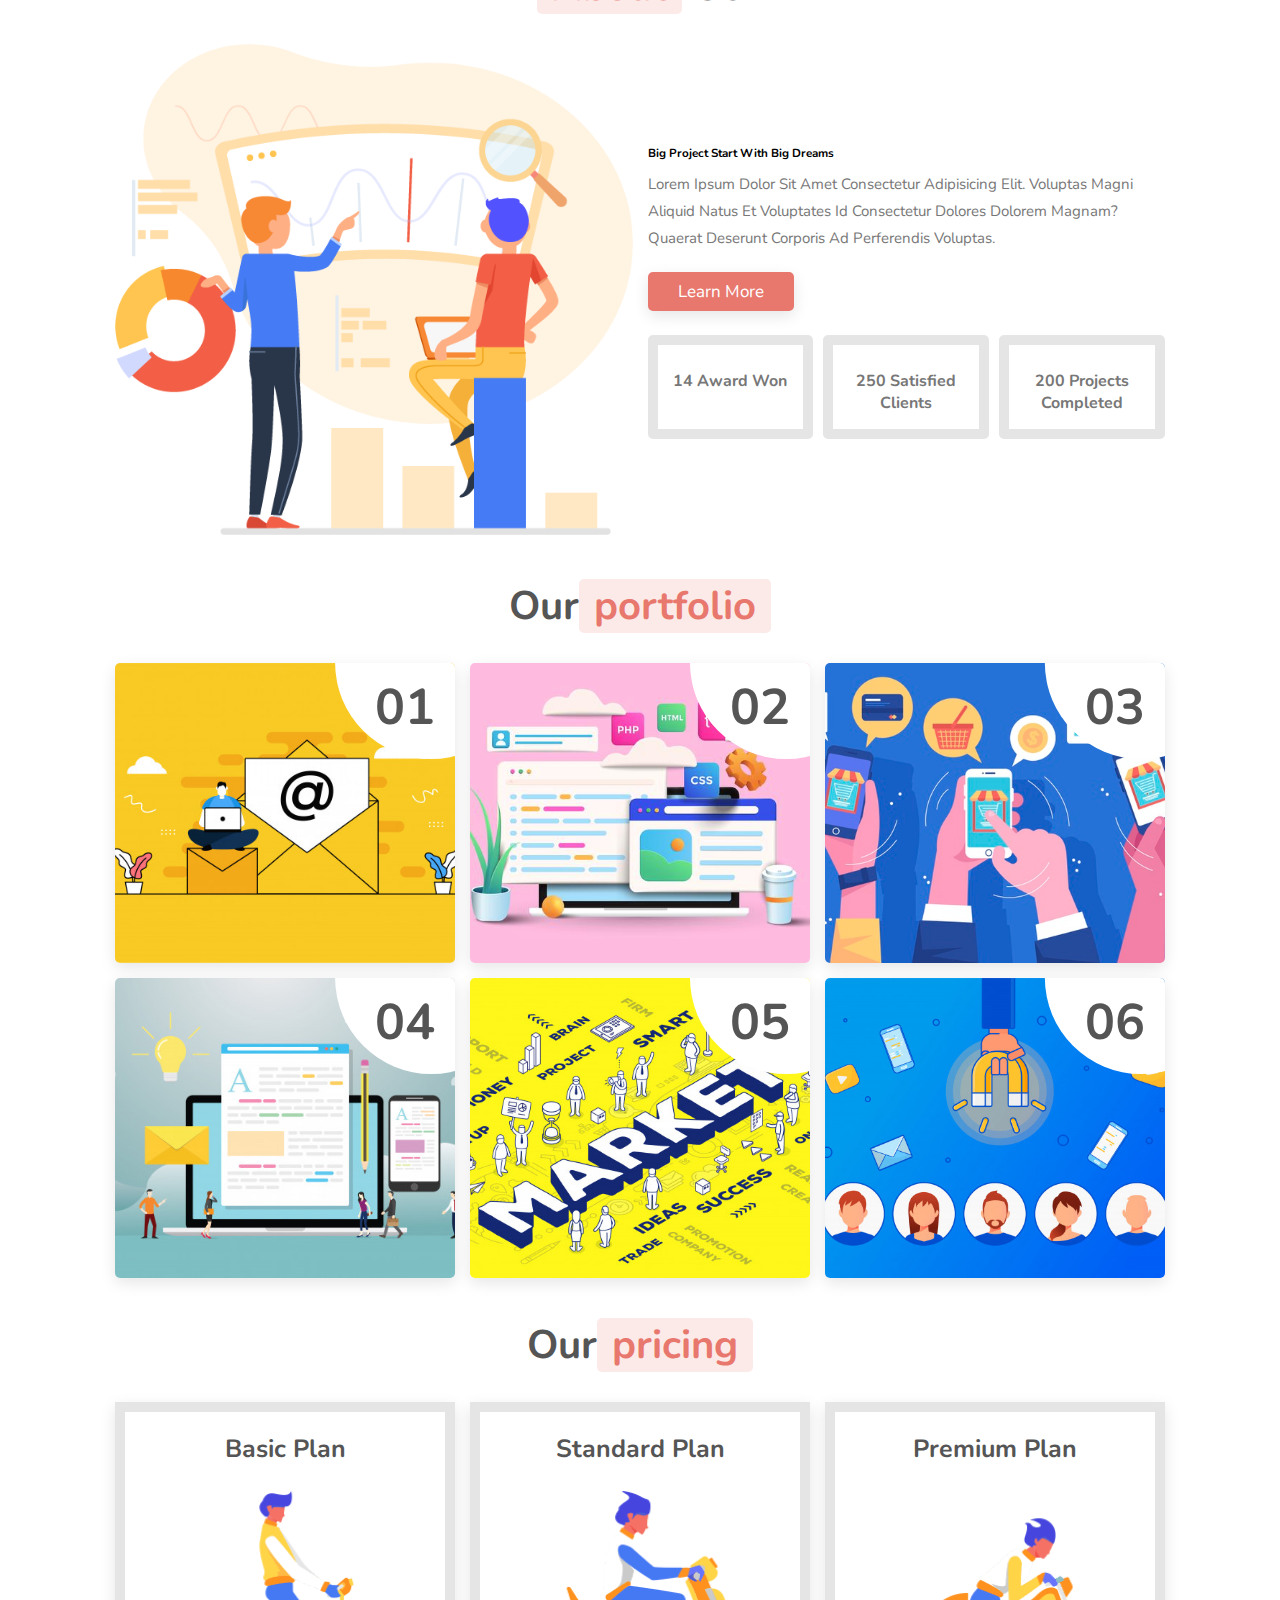
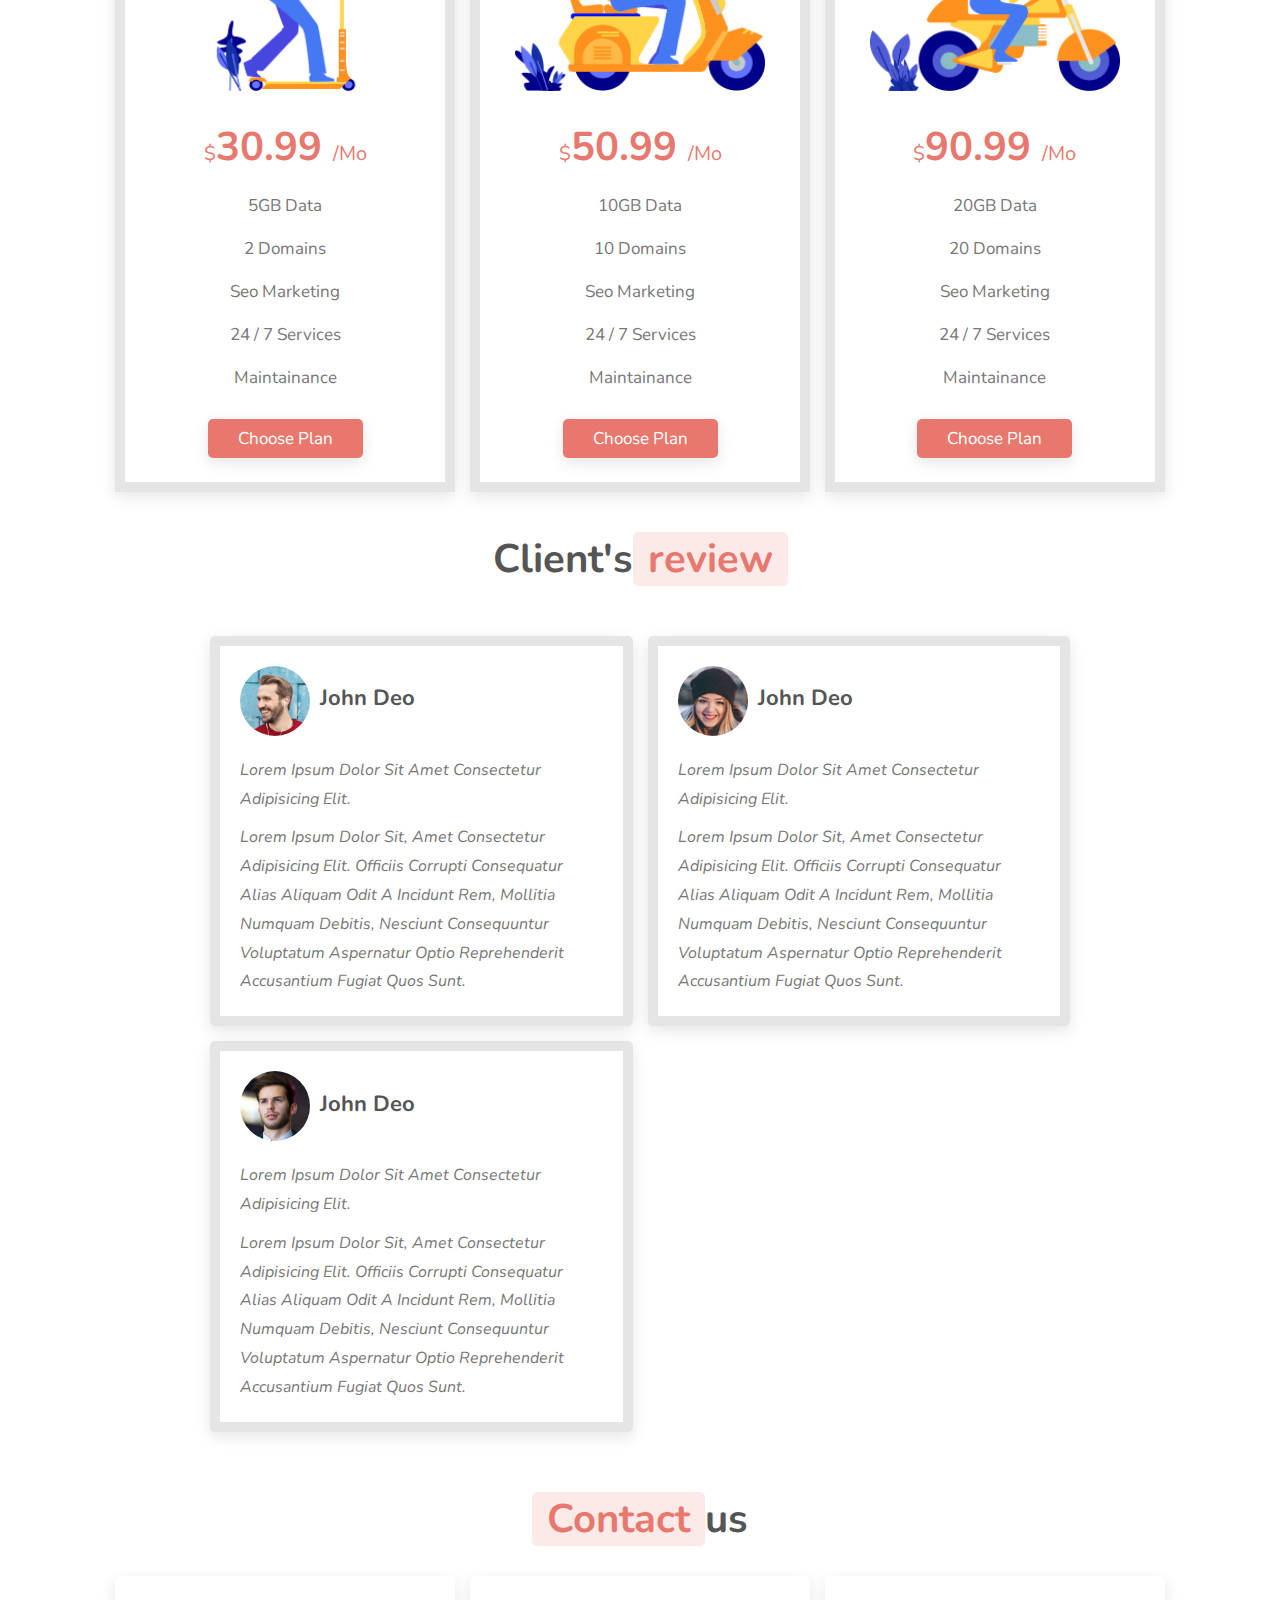
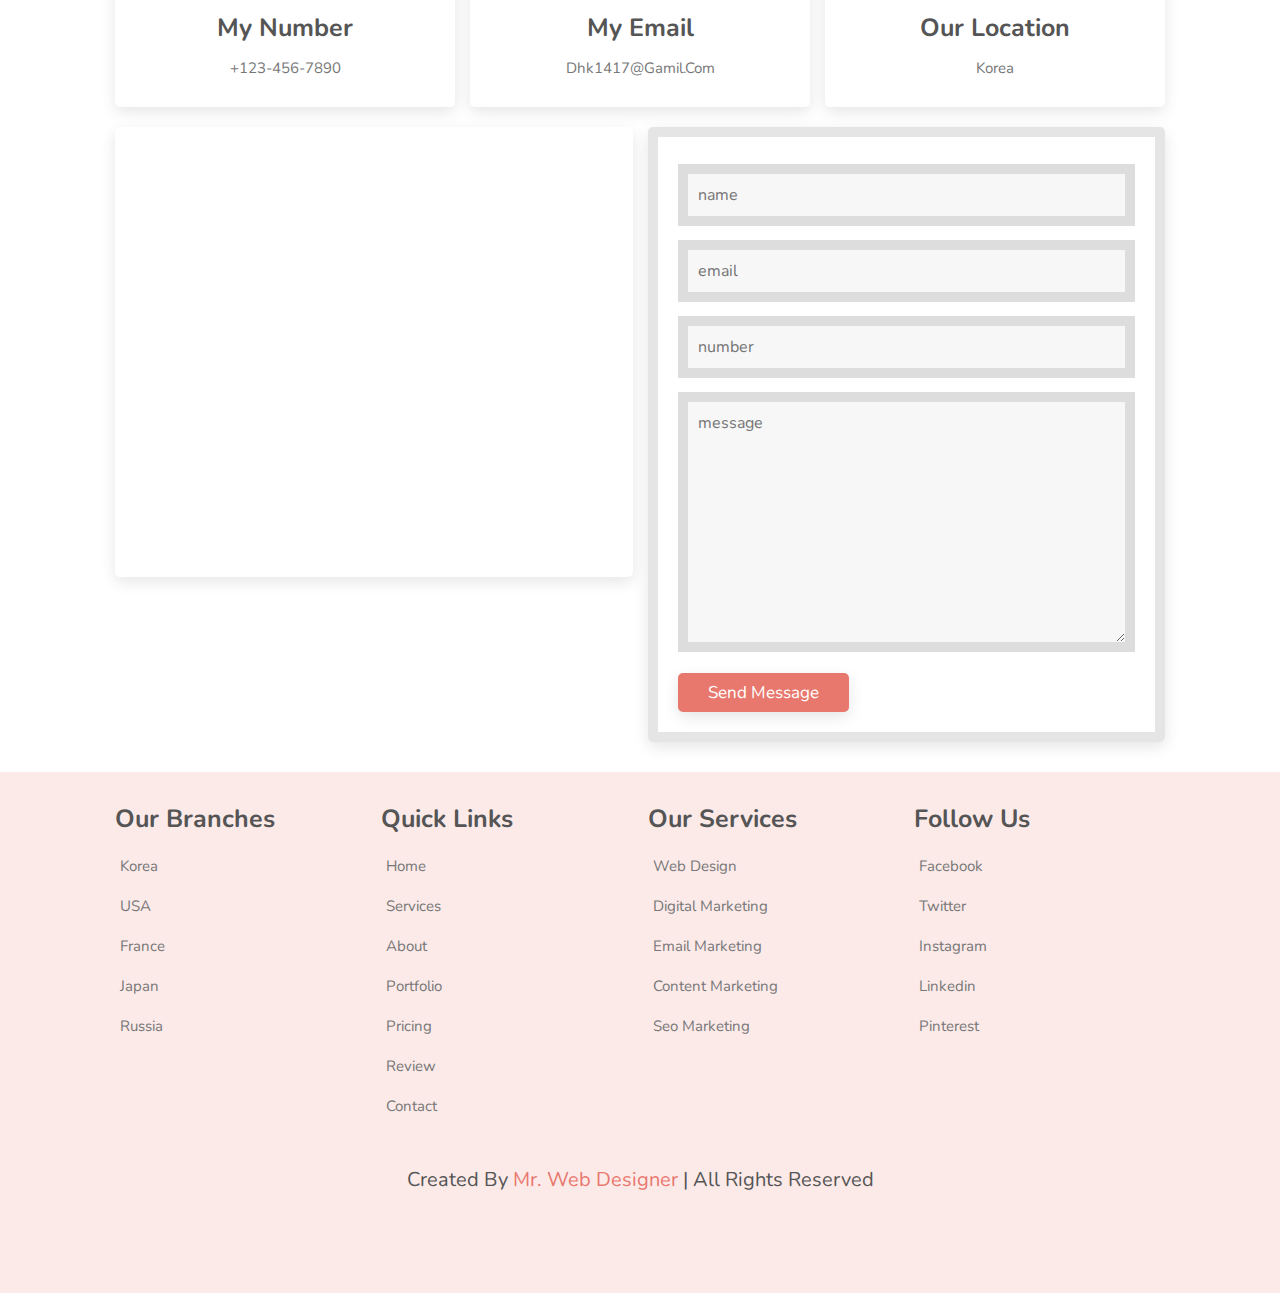
==== commit cb5a7caa: "index파일 수정" ====
--- a/index.html
+++ b/index.html
@@ -53,7 +53,7 @@
     </div>
 
     <div class="image">
-      <img src="images/rocket.svg" alt="">
+      <img src="./images/rocket.svg" alt="">
     </div>
 
     <div class="cloud cloud-1"></div>
@@ -73,37 +73,37 @@
     <div class="box-container">
 
       <div class="box">
-        <img src="images/s-1.png" alt="">
+        <img src="./images/s-1.png" alt="">
         <h3>web design</h3>
         <p>Lorem ipsum dolor sit amet consectetur adipisicing elit.</p>
         <a href="#" class="btn">Learn more</a>
       </div>
       <div class="box">
-        <img src="images/s-2.png" alt="">
+        <img src="./images/s-2.png" alt="">
         <h3>seo marketing</h3>
         <p>Lorem ipsum dolor sit amet consectetur adipisicing elit.</p>
         <a href="#" class="btn">Learn more</a>
       </div>
       <div class="box">
-        <img src="images/s-3.png" alt="">
+        <img src="./images/s-3.png" alt="">
         <h3>web hosting</h3>
         <p>Lorem ipsum dolor sit amet consectetur adipisicing elit.</p>
         <a href="#" class="btn">Learn more</a>
       </div>
       <div class="box">
-        <img src="images/s-4.png" alt="">
+        <img src="./images/s-4.png" alt="">
         <h3>digital marketing</h3>
         <p>Lorem ipsum dolor sit amet consectetur adipisicing elit.</p>
         <a href="#" class="btn">Learn more</a>
       </div>
       <div class="box">
-        <img src="images/s-5.png" alt="">
+        <img src="./images/s-5.png" alt="">
         <h3>ad campaign</h3>
         <p>Lorem ipsum dolor sit amet consectetur adipisicing elit.</p>
         <a href="#" class="btn">Learn more</a>
       </div>
       <div class="box">
-        <img src="images/s-6.png" alt="">
+        <img src="./images/s-6.png" alt="">
         <h3>content marketing</h3>
         <p>Lorem ipsum dolor sit amet consectetur adipisicing elit.</p>
         <a href="#" class="btn">Learn more</a>
@@ -120,7 +120,7 @@
     <h1 class="heading"><span>about</span> us </h1>
     <div class="row">
       <div class="image">
-        <img src="images/about-img.png" alt="">
+        <img src="./images/about-img.png" alt="">
       </div>
 
       <div class="content">
@@ -156,7 +156,7 @@
     <div class="box-container">
       <div class="box">
         <span>01</span>
-        <img src="/images/port-img1.jpg" alt="">
+        <img src="./images/port-img1.jpg" alt="">
         <div class="content">
           <h3>web design</h3>
           <p>1st may, 2021</p>
@@ -165,7 +165,7 @@
 
       <div class="box">
         <span>02</span>
-        <img src="/images/port-img2.jpg" alt="">
+        <img src="./images/port-img2.jpg" alt="">
         <div class="content">
           <h3>web design</h3>
           <p>1st may, 2021</p>
@@ -174,7 +174,7 @@
 
       <div class="box">
         <span>03</span>
-        <img src="/images/port-img3.jpg" alt="">
+        <img src="./images/port-img3.jpg" alt="">
         <div class="content">
           <h3>web design</h3>
           <p>1st may, 2021</p>
@@ -183,7 +183,7 @@
 
       <div class="box">
         <span>04</span>
-        <img src="/images/port-img4.jpg" alt="">
+        <img src="./images/port-img4.jpg" alt="">
         <div class="content">
           <h3>web design</h3>
           <p>1st may, 2021</p>
@@ -192,7 +192,7 @@
 
       <div class="box">
         <span>05</span>
-        <img src="/images/port-img5.jpg" alt="">
+        <img src="./images/port-img5.jpg" alt="">
         <div class="content">
           <h3>web design</h3>
           <p>1st may, 2021</p>
@@ -202,7 +202,7 @@
 
       <div class="box">
         <span>06</span>
-        <img src="/images/port-img6.jpg" alt="">
+        <img src="./images/port-img6.jpg" alt="">
         <div class="content">
           <h3>web design</h3>
           <p>1st may, 2021</p>
@@ -221,7 +221,7 @@
     <div class="box-container">
       <div class="box">
         <h3>basic plan</h3>
-        <img src="images/p-1.png" alt="">
+        <img src="./images/p-1.png" alt="">
         <div class="price"><span>$</span>30.99 <span>/mo</span></div>
         <ul>
           <li>5GB data</li>
@@ -235,7 +235,7 @@
 
       <div class="box">
         <h3>standard plan</h3>
-        <img src="images/p-2.png" alt="">
+        <img src="./images/p-2.png" alt="">
         <div class="price"><span>$</span>50.99 <span>/mo</span></div>
         <ul>
           <li>10GB data</li>
@@ -249,7 +249,7 @@
 
       <div class="box">
         <h3>premium plan</h3>
-        <img src="images/p-3.png" alt="">
+        <img src="./images/p-3.png" alt="">
         <div class="price"><span>$</span>90.99 <span>/mo</span></div>
         <ul>
           <li>20GB data</li>
@@ -273,8 +273,8 @@
     <section class="box-container">
       <div class="box">
         <div class="user">
-          <img src="/images/pic-1.png" alt="">
-           <div class="info">
+          <img src="./images/pic-1.png" alt="">
+          <div class="info">
             <h3>john deo</h3>
             <div class="stars">
               <i class="fas fa-star"></i>
@@ -294,7 +294,7 @@
 
       <div class="box">
         <div class="user">
-          <img src="/images/pic-2.png" alt="">
+          <img src="./images/pic-2.png" alt="">
           <div class="info">
             <h3>john deo</h3>
             <div class="stars">
@@ -315,7 +315,7 @@
 
       <div class="box">
         <div class="user">
-          <img src="/images/pic-3.png" alt="">
+          <img src="./images/pic-3.png" alt="">
           <div class="info">
             <h3>john deo</h3>
             <div class="stars">
@@ -334,38 +334,40 @@
           accusantium fugiat quos sunt.</p>
       </div>
 
-    
-
-    </div>
-  </section>
-</section>
-    <!-- review section ends -->
-
-
-    <!-- contact section starts -->
-
-    <section class="contact" id="contact">
-      <h1 class="heading"><span>contact</span>us</h1>
-      <div class="icons-container">
-        <div class="icons">
-            <i class="fas fa-phone"></i>
-            <h3>my number</h3>
-            <p>+123-456-7890</p>
-        </div>
-        <div class="icons">
-          <i class="fas fa-envelope"></i>
-          <h3>my email</h3>
-          <p>dhk1417@gamil.com</p>
+
+
+      </div>
+    </section>
+  </section>
+  <!-- review section ends -->
+
+
+  <!-- contact section starts -->
+
+  <section class="contact" id="contact">
+    <h1 class="heading"><span>contact</span>us</h1>
+    <div class="icons-container">
+      <div class="icons">
+        <i class="fas fa-phone"></i>
+        <h3>my number</h3>
+        <p>+123-456-7890</p>
+      </div>
+      <div class="icons">
+        <i class="fas fa-envelope"></i>
+        <h3>my email</h3>
+        <p>dhk1417@gamil.com</p>
       </div>
       <div class="icons">
         <i class="fas fa-map-marker-alt"></i>
         <h3>our location</h3>
         <p>korea</p>
       </div>
-     </div>
-     
-     <div class="row">
-      <iframe class="map" src="https://www.google.com/maps/embed?pb=!1m18!1m12!1m3!1d422857.502069875!2d-118.71540611038144!3d34.10604605400483!2m3!1f0!2f0!3f0!3m2!1i1024!2i768!4f13.1!3m3!1m2!1s0x80c2c64d9fbb11d3%3A0xb3728c2c3bff31b0!2z7JuU7Yq4IOuUlOymiOuLiCDsvZjshJztirjtmYA!5e0!3m2!1sko!2skr!4v1634884038301!5m2!1sko!2skr" width="600" height="450" style="border:0;" allowfullscreen="" loading="lazy"></iframe>
+    </div>
+
+    <div class="row">
+      <iframe class="map"
+        src="https://www.google.com/maps/embed?pb=!1m18!1m12!1m3!1d422857.502069875!2d-118.71540611038144!3d34.10604605400483!2m3!1f0!2f0!3f0!3m2!1i1024!2i768!4f13.1!3m3!1m2!1s0x80c2c64d9fbb11d3%3A0xb3728c2c3bff31b0!2z7JuU7Yq4IOuUlOymiOuLiCDsvZjshJztirjtmYA!5e0!3m2!1sko!2skr!4v1634884038301!5m2!1sko!2skr"
+        width="600" height="450" style="border:0;" allowfullscreen="" loading="lazy"></iframe>
 
       <form action="">
         <input type="text" placeholder="name" class="box">
@@ -373,34 +375,34 @@
         <input type="number" placeholder="number" class="box">
         <textarea name="" id="" placeholder="message" class="box" cols="30" rows="10"></textarea>
         <input type="submit" value="send message" class="btn">
-      
+
       </form>
-     </div>
-    </section>
-    <!-- contact section ends -->
-
-    <!-- footer section starts -->
-
-    <section class="footer">
-      <div class="box-container">
-        <div class="box">
-          <h3>our branches</h3>
-          <a href="#"><i class="fas fa-map-marker-alt"></i>korea</a>
-          <a href="#"><i class="fas fa-map-marker-alt"></i>USA</a>
-          <a href="#"><i class="fas fa-map-marker-alt"></i>france</a>
-          <a href="#"><i class="fas fa-map-marker-alt"></i>japan</a>
-          <a href="#"><i class="fas fa-map-marker-alt"></i>russia</a>
-
-        </div>
-        <div class="box">
-          <h3>quick links</h3>
-          <a href="#"> <i class="fas fa-arrow-right"></i> home </a>
-          <a href="#"> <i class="fas fa-arrow-right"></i> services </a>
-          <a href="#"> <i class="fas fa-arrow-right"></i> about </a>
-          <a href="#"> <i class="fas fa-arrow-right"></i> portfolio </a>
-          <a href="#"> <i class="fas fa-arrow-right"></i> pricing </a>
-          <a href="#"> <i class="fas fa-arrow-right"></i> review </a>
-          <a href="#"> <i class="fas fa-arrow-right"></i> contact </a>
+    </div>
+  </section>
+  <!-- contact section ends -->
+
+  <!-- footer section starts -->
+
+  <section class="footer">
+    <div class="box-container">
+      <div class="box">
+        <h3>our branches</h3>
+        <a href="#"><i class="fas fa-map-marker-alt"></i>korea</a>
+        <a href="#"><i class="fas fa-map-marker-alt"></i>USA</a>
+        <a href="#"><i class="fas fa-map-marker-alt"></i>france</a>
+        <a href="#"><i class="fas fa-map-marker-alt"></i>japan</a>
+        <a href="#"><i class="fas fa-map-marker-alt"></i>russia</a>
+
+      </div>
+      <div class="box">
+        <h3>quick links</h3>
+        <a href="#"> <i class="fas fa-arrow-right"></i> home </a>
+        <a href="#"> <i class="fas fa-arrow-right"></i> services </a>
+        <a href="#"> <i class="fas fa-arrow-right"></i> about </a>
+        <a href="#"> <i class="fas fa-arrow-right"></i> portfolio </a>
+        <a href="#"> <i class="fas fa-arrow-right"></i> pricing </a>
+        <a href="#"> <i class="fas fa-arrow-right"></i> review </a>
+        <a href="#"> <i class="fas fa-arrow-right"></i> contact </a>
       </div>
 
       <div class="box">
@@ -410,30 +412,30 @@
         <a href="#"> <i class="fas fa-check"></i> email marketing </a>
         <a href="#"> <i class="fas fa-check"></i> content marketing </a>
         <a href="#"> <i class="fas fa-check"></i> seo marketing </a>
-    </div>
-
-    <div class="box">
-      <h3>follow us</h3>
-      <a href="#"> <i class="fab fa-facebook-f"></i> facebook </a>
-      <a href="#"> <i class="fab fa-twitter"></i> twitter </a>
-      <a href="#"> <i class="fab fa-instagram"></i> instagram </a>
-      <a href="#"> <i class="fab fa-linkedin"></i> linkedin </a>
-      <a href="#"> <i class="fab fa-pinterest"></i> pinterest </a>
-    </div>
-
-    </div>
- 
-      <div class="credit">created by <span>mr. web designer</span> | all rights reserved</div>
-    </section>
-
-    <!-- footer section ends -->
-
-
-
-
-
-    <!-- js file link -->
-    <script src="js/script.js"></script>
+      </div>
+
+      <div class="box">
+        <h3>follow us</h3>
+        <a href="#"> <i class="fab fa-facebook-f"></i> facebook </a>
+        <a href="#"> <i class="fab fa-twitter"></i> twitter </a>
+        <a href="#"> <i class="fab fa-instagram"></i> instagram </a>
+        <a href="#"> <i class="fab fa-linkedin"></i> linkedin </a>
+        <a href="#"> <i class="fab fa-pinterest"></i> pinterest </a>
+      </div>
+
+    </div>
+
+    <div class="credit">created by <span>mr. web designer</span> | all rights reserved</div>
+  </section>
+
+  <!-- footer section ends -->
+
+
+
+
+
+  <!-- js file link -->
+  <script src="js/script.js"></script>
 </body>
 
 </html>